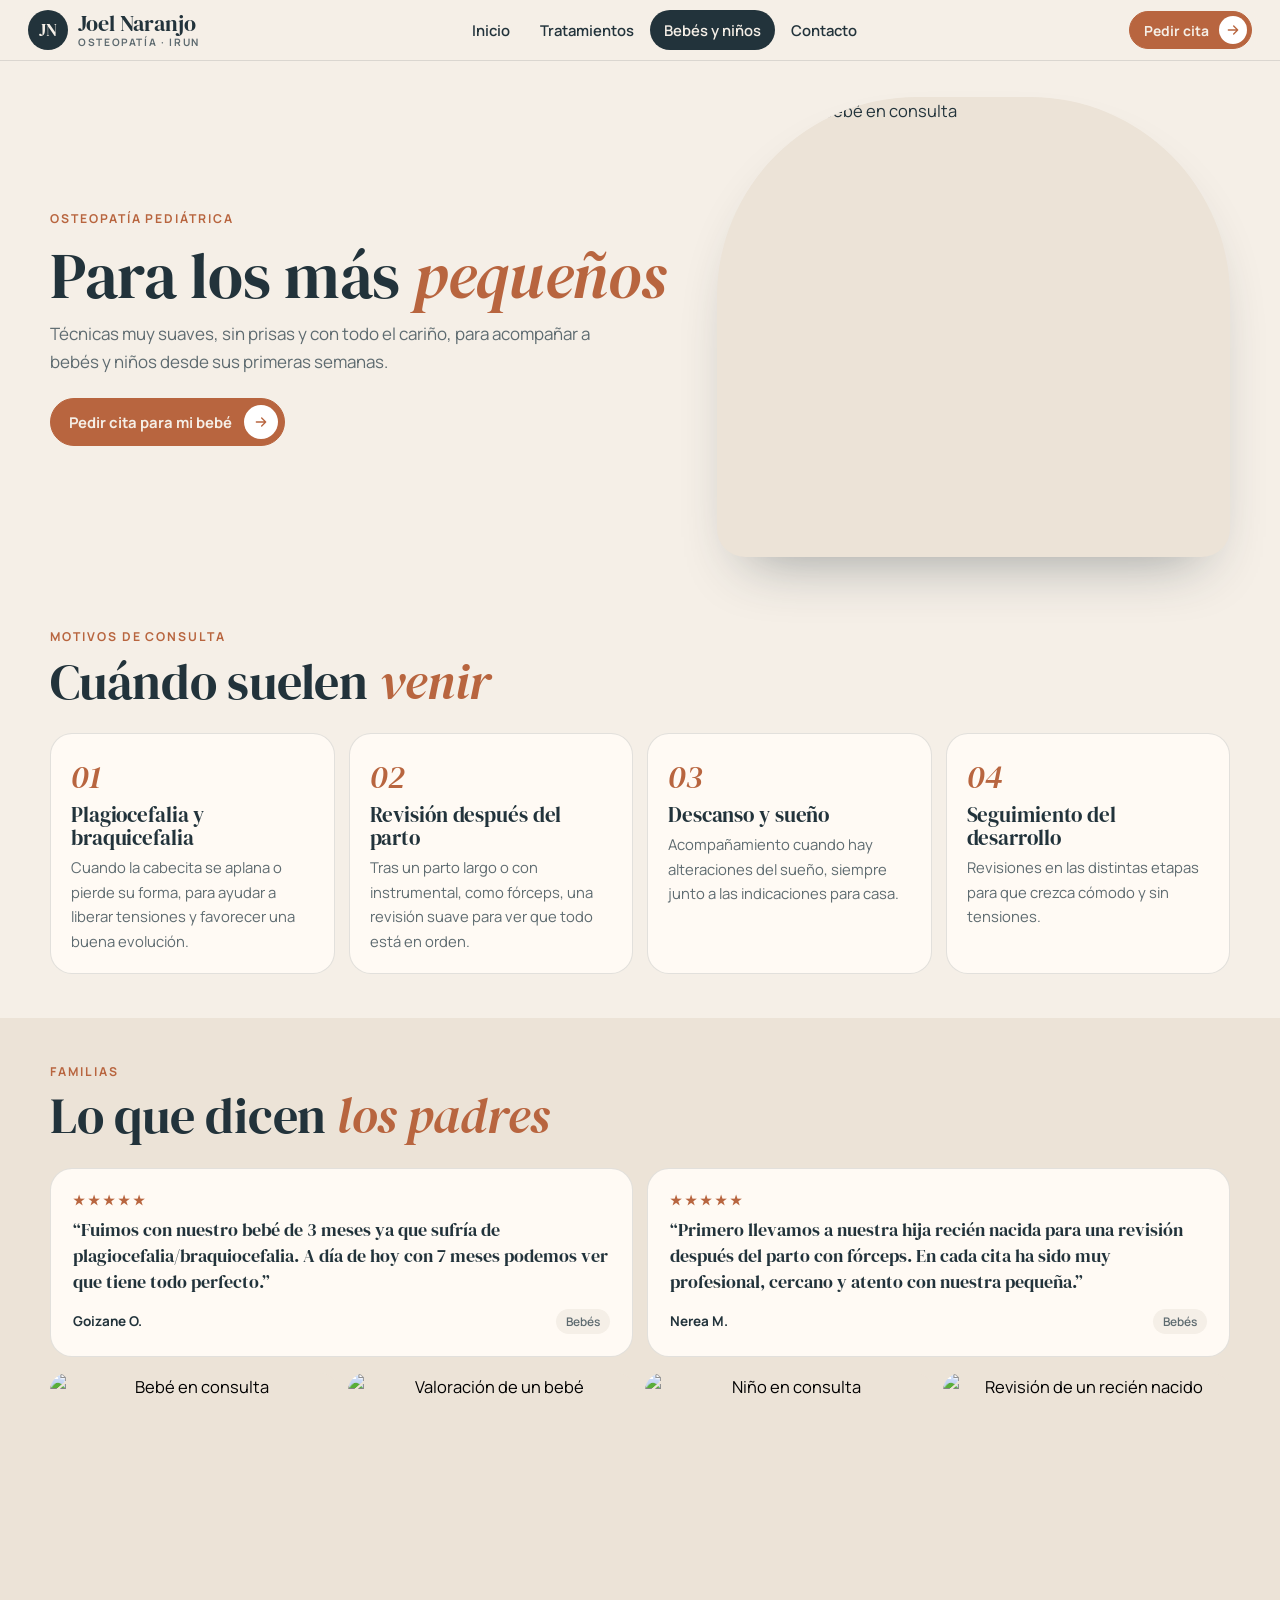
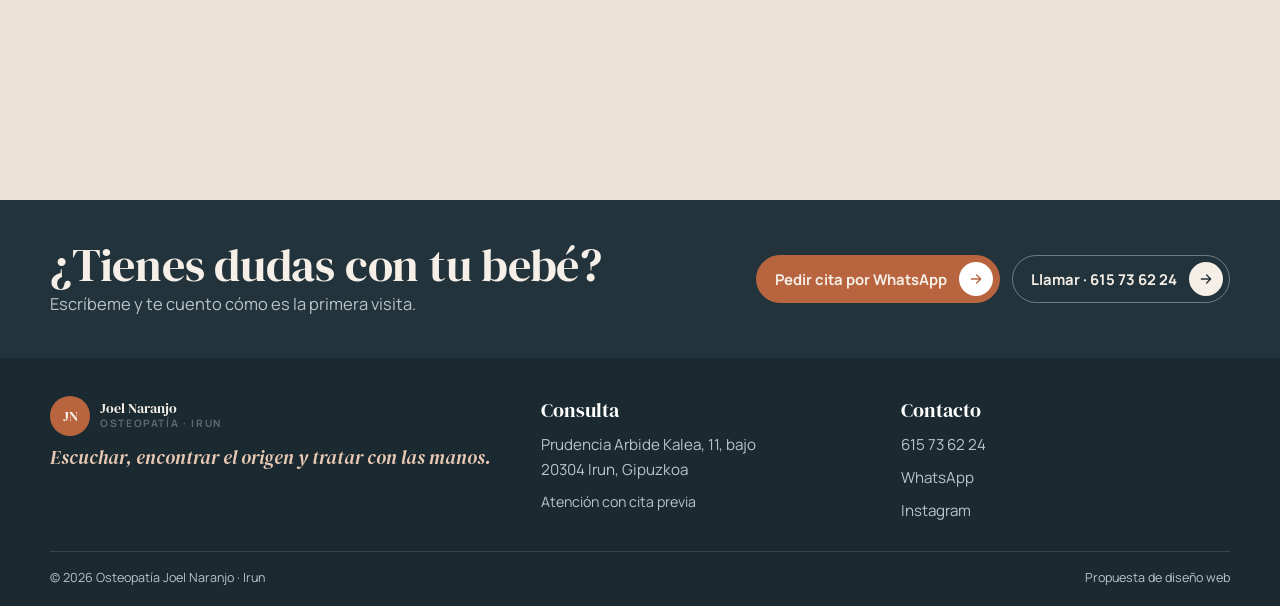
==== bebes.html @ e1d2c621 "Web de Osteopatía Joel Naranjo (Irun) Co-Authored-By: Claude Opus 5.5 <noreply@anthropic.com> Claude" ====
<!doctype html><html lang="es"><head><meta charset="utf-8"><meta name="viewport" content="width=device-width,initial-scale=1"><title>Osteopatía para bebés y niños · Joel Naranjo, Irun</title><meta name="description" content="Osteopatía pediátrica en Irun: plagiocefalia, revisión después del parto y acompañamiento de bebés y niños."><meta name="theme-color" content="#f5efe7">
<meta property="og:title" content="Osteopatía para bebés y niños · Joel Naranjo, Irun"><meta property="og:description" content="Osteopatía pediátrica en Irun: plagiocefalia, revisión después del parto y acompañamiento de bebés y niños."><meta property="og:image" content="https://lh3.googleusercontent.com/gps-cs-s/ANWiy9TvJ41HkzlFeAHoRbrjeAMNfdYeSB2c6aZxkKCM9-_R3UvihWblQCueUSfmP-xkuAS_VNYZGb2ejnvZMev5KFdSvprBQUGkmzEg_6mpwlvrNsRqUAPQyBxaNgTcz-XYGoepztT1=w1200">
<link rel="icon" href="favicon.svg" type="image/svg+xml"><link rel="preconnect" href="https://fonts.googleapis.com"><link rel="preconnect" href="https://fonts.gstatic.com" crossorigin>
<link href="https://fonts.googleapis.com/css2?family=DM+Serif+Display:ital@0;1&family=Manrope:wght@400;500;600;700&display=swap" rel="stylesheet"><link rel="stylesheet" href="styles.css?v=1793097559"></head><body>
<header class="top"><a class="brand" href="index.html?v=1793097559"><span class="mono">JN</span><span>Joel Naranjo<small>Osteopatía · Irun</small></span></a>
<nav class="menu"><a href="index.html?v=1793097559">Inicio</a><a href="tratamientos.html?v=1793097559">Tratamientos</a><a href="bebes.html?v=1793097559" class=on>Bebés y niños</a><a href="contacto.html?v=1793097559">Contacto</a></nav><div class="act"><a class="btn mag sm pri hcta" href="https://wa.me/34615736224?text=Hola%20Joel%2C%20me%20gustar%C3%ADa%20pedir%20cita." target=_blank rel=noopener><span>Pedir cita</span><i><svg viewBox="0 0 24 24" aria-hidden="true"><path d="M5 12h14M13 6l6 6-6 6"/></svg></i></a><button class="burger" aria-label="Menú" aria-expanded="false"><span></span><span></span></button></div></header>
<main><section class="phd"><div class="wrap phg"><div><p class="eyebrow">Osteopatía pediátrica</p><h1>Para los más <em>pequeños</em></h1><p class="lead">Técnicas muy suaves, sin prisas y con todo el cariño, para acompañar a bebés y niños desde sus primeras semanas.</p><div class="btns"><a class="btn mag pri" href="https://wa.me/34615736224?text=Hola%20Joel%2C%20me%20gustar%C3%ADa%20pedir%20cita%20para%20mi%20beb%C3%A9." target=_blank rel=noopener><span>Pedir cita para mi bebé</span><i><svg viewBox="0 0 24 24" aria-hidden="true"><path d="M5 12h14M13 6l6 6-6 6"/></svg></i></a></div></div><div class="ph p3"><img src="https://lh3.googleusercontent.com/gps-cs-s/ANWiy9QxJQ2A3B-eMAt-k3D0WKhB6pHCujssE2r52ojMH7N6nWt4ZZ47emlSgbicC0qBy6dOZgEsWul1zHytXVTJw7xZfeXh5zwMzGjUQVlSEbdHVxIgx8zWx5T6XHcFrbnBGAg2Pcg=w900" alt="Joel con un bebé en consulta"></div></div></section>
<section class="sec"><div class="wrap"><div class="sh"><p class="eyebrow">Motivos de consulta</p><h2>Cuándo suelen <em>venir</em></h2></div>
<div class="kgrid"><div class="kc"><span class="kn">01</span><h3>Plagiocefalia y braquicefalia</h3><p>Cuando la cabecita se aplana o pierde su forma, para ayudar a liberar tensiones y favorecer una buena evolución.</p></div><div class="kc"><span class="kn">02</span><h3>Revisión después del parto</h3><p>Tras un parto largo o con instrumental, como fórceps, una revisión suave para ver que todo está en orden.</p></div><div class="kc"><span class="kn">03</span><h3>Descanso y sueño</h3><p>Acompañamiento cuando hay alteraciones del sueño, siempre junto a las indicaciones para casa.</p></div><div class="kc"><span class="kn">04</span><h3>Seguimiento del desarrollo</h3><p>Revisiones en las distintas etapas para que crezca cómodo y sin tensiones.</p></div></div></div></section>
<section class="sec soft"><div class="wrap"><div class="sh"><p class="eyebrow">Familias</p><h2>Lo que dicen <em>los padres</em></h2></div>
<div class="qs q2"><figure class="q"><blockquote>“Fuimos con nuestro bebé de 3 meses ya que sufría de plagiocefalia/braquiocefalia. A día de hoy con 7 meses podemos ver que tiene todo perfecto.”</blockquote><figcaption><b>Goizane O.</b><span>Bebés</span></figcaption></figure><figure class="q"><blockquote>“Primero llevamos a nuestra hija recién nacida para una revisión después del parto con fórceps. En cada cita ha sido muy profesional, cercano y atento con nuestra pequeña.”</blockquote><figcaption><b>Nerea M.</b><span>Bebés</span></figcaption></figure></div>
<div class="gal g4"><button class="g" data-src="https://lh3.googleusercontent.com/gps-cs-s/ANWiy9R_W42JgDkwaeyl8e9flMCjxtFkK4o3DOvTbfikBRLRb5P5yFUMxYmK2vD6JSI0TrrjTF8YLRQ__c4_MW6g-d1gUrEKHWE7CwGWlOA_tB-RgoakrFCx1QJBfUKUCW8l3WVpYPdz=w1600" data-cap="Bebé en consulta"><img src="https://lh3.googleusercontent.com/gps-cs-s/ANWiy9R_W42JgDkwaeyl8e9flMCjxtFkK4o3DOvTbfikBRLRb5P5yFUMxYmK2vD6JSI0TrrjTF8YLRQ__c4_MW6g-d1gUrEKHWE7CwGWlOA_tB-RgoakrFCx1QJBfUKUCW8l3WVpYPdz=w700" alt="Bebé en consulta" loading=lazy></button><button class="g" data-src="https://lh3.googleusercontent.com/gps-cs-s/ANWiy9SVlu3eyf8BiGJC5TVcKy6jwRRB1Ijt8Do05xMZMaeRX0Ovu8FcWVMB9v321asnmDI_CkkTH5x1QcR4DA3f7Ds6gTIomDiS2qRZ3babAj65pOkM_1JY9eILbj2rf1a5TU1D2fLY3w=w1600" data-cap="Valoración de un bebé"><img src="https://lh3.googleusercontent.com/gps-cs-s/ANWiy9SVlu3eyf8BiGJC5TVcKy6jwRRB1Ijt8Do05xMZMaeRX0Ovu8FcWVMB9v321asnmDI_CkkTH5x1QcR4DA3f7Ds6gTIomDiS2qRZ3babAj65pOkM_1JY9eILbj2rf1a5TU1D2fLY3w=w700" alt="Valoración de un bebé" loading=lazy></button><button class="g" data-src="https://lh3.googleusercontent.com/gps-cs-s/ANWiy9Ryxurq_9_w0PFUhFyMKN_ALNYSGIo02gD3cEFfU5IkM9fu3KG7g9WDj6G4DgmrbOjdVyc1HokIfIZUyL8ZwoPK8sCdmkStfjsYbyBZFvi51BUulETEDg2NHcIlJUBjGdCWS7_O8w=w1600" data-cap="Niño en consulta"><img src="https://lh3.googleusercontent.com/gps-cs-s/ANWiy9Ryxurq_9_w0PFUhFyMKN_ALNYSGIo02gD3cEFfU5IkM9fu3KG7g9WDj6G4DgmrbOjdVyc1HokIfIZUyL8ZwoPK8sCdmkStfjsYbyBZFvi51BUulETEDg2NHcIlJUBjGdCWS7_O8w=w700" alt="Niño en consulta" loading=lazy></button><button class="g" data-src="https://lh3.googleusercontent.com/gps-cs-s/ANWiy9SHDDJ45MDcq1XmXZTU-rLBh2Vk9ry_v8dJX6qspKRBqY9YjU8GdnOjHLnqEFRU0Xh8T62f3DyLPHKcaRD_SuBYJT1SCmgEYDWG_sAFR2hndmBhT6HLkxiAuTfjwCzrBRtVFGXQJg=w1600" data-cap="Revisión de un recién nacido"><img src="https://lh3.googleusercontent.com/gps-cs-s/ANWiy9SHDDJ45MDcq1XmXZTU-rLBh2Vk9ry_v8dJX6qspKRBqY9YjU8GdnOjHLnqEFRU0Xh8T62f3DyLPHKcaRD_SuBYJT1SCmgEYDWG_sAFR2hndmBhT6HLkxiAuTfjwCzrBRtVFGXQJg=w700" alt="Revisión de un recién nacido" loading=lazy></button></div></div></section>
<section class="cta"><div class="wrap ci"><div><h2>¿Tienes dudas con tu bebé?</h2><p>Escríbeme y te cuento cómo es la primera visita.</p></div><div class="btns"><a class="btn mag pri" href="https://wa.me/34615736224?text=Hola%20Joel%2C%20me%20gustar%C3%ADa%20pedir%20cita." target=_blank rel=noopener><span>Pedir cita por WhatsApp</span><i><svg viewBox="0 0 24 24" aria-hidden="true"><path d="M5 12h14M13 6l6 6-6 6"/></svg></i></a><a class="btn mag ghost" href="tel:+34615736224"><span>Llamar · 615 73 62 24</span><i><svg viewBox="0 0 24 24" aria-hidden="true"><path d="M5 12h14M13 6l6 6-6 6"/></svg></i></a></div></div></section></main>
<footer><div class="wrap fg"><div><a class="brand" href="index.html?v=1793097559"><span class="mono">JN</span><span>Joel Naranjo<small>Osteopatía · Irun</small></span></a><p class="motto">Escuchar, encontrar el origen y tratar con las manos.</p></div>
<div><b>Consulta</b><a href="https://www.google.com/maps/place/?q=place_id:ChIJg5iMrVcJUQ0RHD5cQB5Qoo4" target="_blank" rel="noopener">Prudencia Arbide Kalea, 11, bajo<br>20304 Irun, Gipuzkoa</a><span>Atención con cita previa</span></div>
<div><b>Contacto</b><a href="tel:+34615736224">615 73 62 24</a><a href="https://wa.me/34615736224?text=Hola%20Joel%2C%20me%20gustar%C3%ADa%20pedir%20cita." target="_blank" rel="noopener">WhatsApp</a><a href="https://www.instagram.com/osteopatia_joel_naranjo/" target="_blank" rel="noopener">Instagram</a></div></div>
<div class="wrap legal"><span>© 2026 Osteopatía Joel Naranjo · Irun</span><span>Propuesta de diseño web</span></div></footer>
<div class="lb" hidden><button class="lbx" aria-label="Cerrar">✕</button><img alt=""></div>
<script src="script.js?v=1793097559"></script></body></html>
---- styles.css ----
:root{--bg:#f5efe7;--bg2:#ece3d7;--card:#fffaf4;--ink:#22333b;--mut:#5e6b70;--line:rgba(34,51,59,.13);--clay:#b8653f;--clay2:#e9c9b4;--sage:#8aa399}
*{box-sizing:border-box;margin:0}html{scroll-behavior:smooth;font-size:16.5px}
body{font-family:Manrope,system-ui,sans-serif;background:var(--bg);color:var(--ink);line-height:1.65;overflow-x:hidden;-webkit-font-smoothing:antialiased}
a{color:inherit}img{max-width:100%;display:block}button{font:inherit}
h1,h2,h3{font-family:'DM Serif Display',Georgia,serif;font-weight:400;line-height:1.08;letter-spacing:-.005em}
h1 em,h2 em{color:var(--clay)}
.wrap{width:min(1180px,100% - 40px);margin:0 auto}
.eyebrow{font-size:.74rem;font-weight:700;letter-spacing:.16em;text-transform:uppercase;color:var(--clay);display:flex;align-items:center;gap:10px}
.dot{width:8px;height:8px;border-radius:50%;background:var(--sage);box-shadow:0 0 0 4px rgba(138,163,153,.25)}
.top{position:sticky;top:0;z-index:40;display:flex;justify-content:space-between;align-items:center;gap:16px;padding:10px 28px;background:rgba(245,239,231,.9);backdrop-filter:blur(12px);border-bottom:1px solid var(--line)}
.brand{display:flex;align-items:center;gap:10px;text-decoration:none;font:400 1.35rem 'DM Serif Display',serif;line-height:1.05}.brand small{display:block;font:700 .62rem Manrope,sans-serif;letter-spacing:.16em;text-transform:uppercase;color:var(--mut)}
.mono{width:40px;height:40px;border-radius:50%;background:var(--ink);color:var(--bg);display:grid;place-items:center;font:400 1rem 'DM Serif Display',serif;flex:none}
.menu{display:flex;gap:2px}.menu a{text-decoration:none;font-size:.9rem;font-weight:600;padding:8px 14px;border-radius:99px;transition:background .25s,color .25s}.menu a:hover{background:rgba(34,51,59,.06)}.menu a.on{background:var(--ink);color:var(--bg)}
.act{display:flex;align-items:center;gap:10px}
.btn{position:relative;display:inline-flex;align-items:center;gap:12px;text-decoration:none;font:700 .9rem Manrope,sans-serif;padding:6px 6px 6px 18px;border-radius:99px;border:1px solid var(--ink);background:var(--ink);color:var(--bg);cursor:pointer;overflow:hidden;isolation:isolate;transition:transform .35s cubic-bezier(.2,.8,.2,1),color .35s}
.btn:before{content:"";position:absolute;inset:0;background:var(--clay);transform:translateY(101%);transition:transform .45s cubic-bezier(.7,0,.2,1);z-index:-1}.btn:hover:before{transform:none}
.btn i{width:34px;height:34px;border-radius:50%;background:var(--bg);color:var(--ink);display:grid;place-items:center;overflow:hidden;flex:none}.btn i svg{width:16px;fill:none;stroke:currentColor;stroke-width:2;stroke-linecap:round;stroke-linejoin:round}.btn:hover i svg{animation:arr .5s cubic-bezier(.7,0,.2,1)}
@keyframes arr{49%{transform:translateX(140%)}50%{transform:translateX(-140%)}100%{transform:none}}
.btn.pri{background:var(--clay);border-color:var(--clay)}.btn.pri:before{background:var(--ink)}.btn.pri i{background:#fff;color:var(--clay)}
.btn.ghost{background:transparent;color:var(--ink)}.btn.ghost:hover{color:#fff;border-color:var(--clay)}.btn.ghost i{background:var(--ink);color:var(--bg)}
.btn.sm{font-size:.84rem;padding:4px 4px 4px 14px;gap:10px}.btn.sm i{width:28px;height:28px}.btn.full{width:100%;justify-content:space-between}.btn:active{transform:scale(.97)}
.btns{display:flex;flex-wrap:wrap;gap:12px;margin-top:22px}
.burger{display:none;background:none;border:0;width:42px;height:42px;cursor:pointer}.burger span{display:block;height:2px;background:var(--ink);margin:7px 9px}
/* hero */
.hero{padding:34px 0 40px;overflow:hidden}.hg{display:grid;grid-template-columns:1fr 1fr;gap:48px;align-items:center}
.hero h1{font-size:clamp(2.8rem,6vw,5rem);margin:14px 0 14px}.hero h1 em{font-style:italic}
.lead{color:var(--mut);font-size:1.03rem;max-width:560px}
.trust{list-style:none;padding:0;display:grid;grid-template-columns:repeat(3,1fr);margin-top:24px;border-top:1px solid var(--line)}.trust li{padding:12px 10px 0 0}.trust b{display:block;font:400 1.9rem 'DM Serif Display',serif}.trust span{font-size:.78rem;color:var(--mut)}
.hv{position:relative;min-height:440px}.ph{border-radius:28px;overflow:hidden;background:var(--bg2);box-shadow:0 30px 60px -30px rgba(34,51,59,.45)}.ph img{width:100%;height:100%;object-fit:cover}
.p1{position:absolute;left:0;top:0;width:72%;height:88%;border-radius:200px 200px 28px 28px}.p2{position:absolute;right:0;bottom:0;width:44%;height:52%;border:6px solid var(--bg)}
.chip{position:absolute;left:6%;bottom:2%;background:var(--card);border:1px solid var(--line);border-radius:18px;padding:10px 16px;font:italic 400 1.1rem 'DM Serif Display',serif;box-shadow:0 14px 30px -18px rgba(34,51,59,.4);display:grid}.chip small{font:600 .72rem Manrope,sans-serif;color:var(--mut)}
/* secciones */
.sec{padding:44px 0}.sec.soft{background:var(--bg2)}.pt0{padding-top:6px}
.sh{display:flex;flex-direction:column;gap:8px;margin-bottom:24px;max-width:720px}.sh.row{flex-direction:row;justify-content:space-between;align-items:flex-end;max-width:none;flex-wrap:wrap;gap:12px}
h2{font-size:clamp(2rem,4vw,3rem)}h2 em{font-style:italic}.lnk{color:var(--clay);font-weight:700;text-decoration:none}.lnk:hover{text-decoration:underline}
.duo{display:grid;grid-template-columns:1fr 1fr;gap:16px}.card{display:grid;grid-template-columns:.9fr 1fr;background:var(--card);border:1px solid var(--line);border-radius:24px;overflow:hidden;text-decoration:none;transition:transform .35s,box-shadow .35s}.card:hover{transform:translateY(-4px);box-shadow:0 24px 40px -26px rgba(34,51,59,.4)}
.cimg{min-height:240px}.cimg img{width:100%;height:100%;object-fit:cover;transition:transform .8s}.card:hover .cimg img{transform:scale(1.05)}
.ctx{padding:22px;display:flex;flex-direction:column;gap:8px}.ctx h3{font-size:1.7rem}.ctx p{color:var(--mut);font-size:.92rem}
.tag{align-self:flex-start;font-size:.7rem;font-weight:700;letter-spacing:.12em;text-transform:uppercase;background:var(--clay2);color:#7a3e22;padding:4px 10px;border-radius:99px}.tag.t2{background:#d5e1dc;color:#3d5a50}
.more{margin-top:auto;display:flex;align-items:center;gap:8px;font-weight:700;font-size:.88rem;color:var(--clay)}.more svg{width:16px;fill:none;stroke:currentColor;stroke-width:2;transition:transform .3s}.card:hover .more svg{transform:translateX(4px)}
.steps{list-style:none;padding:0;display:grid;grid-template-columns:repeat(4,1fr);gap:14px;counter-reset:s}.steps li{counter-increment:s;background:var(--card);border:1px solid var(--line);border-radius:22px;padding:20px;position:relative}
.steps li:before{content:counter(s);position:absolute;top:16px;right:18px;font:italic 400 2.4rem 'DM Serif Display',serif;color:var(--clay2);line-height:1}.steps b{font:400 1.35rem 'DM Serif Display',serif;display:block;margin-bottom:6px}.steps p{color:var(--mut);font-size:.9rem}
.qs{display:grid;grid-template-columns:repeat(3,1fr);gap:14px}.q{background:var(--card);border:1px solid var(--line);border-radius:22px;padding:22px;display:flex;flex-direction:column;justify-content:space-between;gap:14px;transition:transform .35s}.q:hover{transform:translateY(-3px)}
.q blockquote{font:400 1.12rem/1.4 'DM Serif Display',serif}.q blockquote:before{content:"★★★★★";display:block;font:600 .78rem Manrope,sans-serif;color:var(--clay);letter-spacing:3px;margin-bottom:8px}
.q figcaption{display:flex;justify-content:space-between;align-items:center;font-size:.82rem}.q figcaption span{color:var(--mut);background:var(--bg);padding:3px 10px;border-radius:99px;font-size:.72rem;font-weight:600}
.q2{grid-template-columns:1fr 1fr;margin-bottom:16px}
.gal{display:grid;grid-template-columns:repeat(6,1fr);gap:10px}.g{border:0;padding:0;border-radius:18px;overflow:hidden;cursor:zoom-in;aspect-ratio:3/4;background:var(--bg2)}.g img{width:100%;height:100%;object-fit:cover;transition:transform .8s}.g:hover img{transform:scale(1.06)}.g4{grid-template-columns:repeat(4,1fr)}
.lb{position:fixed;inset:0;z-index:70;background:rgba(20,28,32,.93);display:grid;place-items:center;padding:20px}.lb[hidden]{display:none}.lb img{max-height:86vh;max-width:min(1000px,92vw);border-radius:14px}.lbx{position:absolute;top:14px;right:20px;background:none;border:0;color:#fff;font-size:1.8rem;cursor:pointer}
.fq{display:grid;grid-template-columns:.8fr 1.2fr;gap:44px}.note{font-size:.84rem;color:var(--mut);background:var(--card);border-left:3px solid var(--sage);padding:10px 14px;border-radius:8px;margin-top:6px}
.faq{border-top:1px solid var(--line)}details{border-bottom:1px solid var(--line)}summary{list-style:none;cursor:pointer;display:flex;justify-content:space-between;align-items:center;gap:20px;padding:14px 0;font-weight:700}summary::-webkit-details-marker{display:none}
.pm{width:26px;height:26px;border-radius:50%;border:1px solid var(--line);position:relative;flex:none;transition:transform .35s,background .3s}.pm:before,.pm:after{content:"";position:absolute;left:50%;top:50%;width:10px;height:2px;background:var(--ink);transform:translate(-50%,-50%)}.pm:after{transform:translate(-50%,-50%) rotate(90deg);transition:transform .35s}
details[open] .pm{background:var(--clay);border-color:var(--clay);transform:rotate(180deg)}details[open] .pm:before,details[open] .pm:after{background:#fff}details[open] .pm:after{transform:translate(-50%,-50%)}details p{color:var(--mut);padding:0 40px 14px 0;font-size:.94rem}
.cta{background:var(--ink);color:var(--bg);padding:40px 0}.ci{display:flex;justify-content:space-between;align-items:center;gap:24px;flex-wrap:wrap}.ci h2{font-size:clamp(1.9rem,4vw,2.8rem)}.ci p{color:#b9c4c8}.ci .btns{margin:0}.cta .btn.ghost{color:var(--bg);border-color:rgba(255,255,255,.35)}.cta .btn.ghost i{background:var(--bg);color:var(--ink)}
/* subpáginas */
.phd{padding:36px 0 26px}.phd h1{font-size:clamp(2.5rem,5vw,4rem);margin:12px 0 10px}.phd h1 em{font-style:italic}.phd.pc{padding:30px 0 18px}
.phg{display:grid;grid-template-columns:1.1fr .9fr;gap:40px;align-items:center}.p3{aspect-ratio:4/5;border-radius:200px 200px 28px 28px;max-height:460px;margin-left:auto;width:100%}
/* mapa corporal */
.bm{display:grid;grid-template-columns:.8fr 1.2fr;gap:28px;align-items:start;background:var(--card);border:1px solid var(--line);border-radius:28px;padding:26px}
.bmfig{position:relative;max-width:300px;margin:0 auto;width:100%}.body{width:100%;display:block}.sil *{fill:var(--bg2);stroke:rgba(34,51,59,.25);stroke-width:1.2}
.spot{position:absolute;transform:translate(-50%,-50%);width:34px;height:34px;border-radius:50%;border:0;background:transparent;cursor:pointer;display:grid;place-items:center}
.spot span{width:16px;height:16px;border-radius:50%;background:var(--clay);box-shadow:0 0 0 0 rgba(184,101,63,.5);animation:pulse 2s infinite;transition:transform .3s}
.spot:hover span,.spot.on span{transform:scale(1.35);background:var(--ink);animation:none;box-shadow:0 0 0 8px rgba(34,51,59,.15)}
@keyframes pulse{70%{box-shadow:0 0 0 14px rgba(184,101,63,0)}100%{box-shadow:0 0 0 0 rgba(184,101,63,0)}}
.bmhint{text-align:center;font-size:.8rem;color:var(--mut);margin-top:6px}
.zchips{display:flex;flex-wrap:wrap;gap:6px;margin-bottom:16px}.zc,.opt{padding:8px 14px;border-radius:99px;border:1px solid var(--line);background:transparent;cursor:pointer;font-weight:600;font-size:.86rem;color:var(--ink);transition:.25s}.zc:hover,.opt:hover{border-color:var(--ink)}.zc.on,.opt.on{background:var(--ink);color:var(--bg);border-color:var(--ink)}
.zp{display:flex;flex-direction:column;gap:10px;animation:fade .45s}.zp[hidden]{display:none}.zp h3{font-size:2rem}.zp p{color:var(--mut)}
.pills{list-style:none;padding:0;display:flex;flex-wrap:wrap;gap:6px}.pills li{background:var(--bg);border-radius:99px;padding:5px 12px;font-size:.84rem;font-weight:600}
.zp blockquote{font:italic 400 1.1rem/1.4 'DM Serif Display',serif;border-left:3px solid var(--clay);padding:4px 0 4px 14px;margin:4px 0 6px}.zp cite{display:block;font:600 .78rem Manrope,sans-serif;color:var(--mut);font-style:normal;margin-top:4px}.zp .btn{align-self:flex-start}
@keyframes fade{from{opacity:0;transform:translateY(8px)}}
.tri{display:grid;grid-template-columns:repeat(3,1fr);gap:14px}.tcard{background:var(--card);border:1px solid var(--line);border-radius:22px;overflow:hidden;padding-bottom:18px}.tcard img{width:100%;aspect-ratio:4/3;object-fit:cover;margin-bottom:14px}.tcard h3,.tcard p{padding:0 18px}.tcard h3{font-size:1.4rem;margin-bottom:4px}.tcard p{color:var(--mut);font-size:.9rem}
.kgrid{display:grid;grid-template-columns:repeat(4,1fr);gap:14px}.kc{background:var(--card);border:1px solid var(--line);border-radius:22px;padding:20px}.kn{font:italic 400 2rem 'DM Serif Display',serif;color:var(--clay)}.kc h3{font-size:1.3rem;margin:4px 0 6px}.kc p{color:var(--mut);font-size:.9rem}
/* contacto */
.cg{display:grid;grid-template-columns:1.35fr .65fr;gap:20px;align-items:start}.mcol{display:grid;gap:14px;min-width:0}
.mapbox{border-radius:22px;overflow:hidden;border:1px solid var(--line)}.mapbox iframe{width:100%;height:300px;border:0;display:block;filter:sepia(.25) saturate(.8)}
.addr{display:flex;align-items:center;gap:12px;text-decoration:none}.addr svg{width:24px;height:24px;fill:none;stroke:var(--clay);stroke-width:2;flex:none}.addr span{display:grid;line-height:1.35}.addr b{font-weight:700}.addr:hover b{color:var(--clay)}
.form{background:var(--card);border:1px solid var(--line);border-radius:22px;padding:20px;display:grid;gap:12px}.form h3{font-size:1.6rem}.fs{display:grid;grid-template-columns:1fr 1fr;gap:10px}.opts{display:flex;flex-wrap:wrap;gap:6px}
.fl{position:relative}.fl input,.fl textarea{width:100%;font:inherit;font-size:.93rem;color:var(--ink);padding:18px 12px 6px;border:1px solid var(--line);border-radius:12px;background:var(--bg);resize:vertical;transition:border-color .25s,box-shadow .25s}
.fl input:focus,.fl textarea:focus{outline:none;border-color:var(--clay);box-shadow:0 0 0 4px rgba(184,101,63,.14)}.fl label{position:absolute;left:13px;top:13px;color:var(--mut);font-size:.9rem;pointer-events:none;transition:.2s}
.fl input:focus+label,.fl input:not(:placeholder-shown)+label,.fl textarea:focus+label,.fl textarea:not(:placeholder-shown)+label{top:4px;font-size:.66rem;color:var(--clay)}.fl.err input,.fl.err textarea{border-color:#c0473a}
.cards{display:grid;gap:8px}.cc{background:var(--card);border:1px solid var(--line);border-radius:16px;padding:14px 16px;display:grid;gap:2px}.cc b{font:400 1.4rem 'DM Serif Display',serif}.cc small{color:var(--mut)}
.soc{position:relative;overflow:hidden;isolation:isolate;display:flex;align-items:center;gap:12px;padding:12px;border-radius:16px;border:1px solid var(--line);background:var(--card);text-decoration:none;transition:color .35s,border-color .35s,transform .3s}
.soc:before{content:"";position:absolute;inset:0;z-index:-1;transform:translateY(101%);transition:transform .45s cubic-bezier(.7,0,.2,1)}.soc.wa:before{background:#25d366}.soc.tl:before{background:var(--ink)}.soc.ig:before{background:linear-gradient(45deg,#feda75,#fa7e1e,#d62976,#962fbf,#4f5bd5)}.soc.gm:before{background:linear-gradient(90deg,#4285f4,#34a853 40%,#fbbc05 70%,#ea4335)}
.soc:hover{color:#fff;border-color:transparent;transform:translateY(-3px)}.soc:hover:before{transform:none}.soc.wa:hover{color:#0b2a17}
.soc svg{width:34px;height:34px;flex:none;padding:7px;border-radius:10px;background:var(--bg);fill:none;stroke:currentColor;stroke-width:1.8;stroke-linecap:round;stroke-linejoin:round;transition:background .35s}.soc .f{fill:currentColor;stroke:none}.soc:hover svg{background:rgba(255,255,255,.25)}
.soc span{display:grid;line-height:1.25}.soc b{font-weight:700}.soc small{font-size:.76rem;color:var(--mut);transition:color .35s}.soc:hover small{color:inherit;opacity:.85}
footer{background:#1b2a31;color:#b9c4c8;padding:38px 0 18px;position:relative;overflow:hidden}.fg{display:grid;grid-template-columns:1.4fr 1fr 1fr;gap:30px}.fg>div{display:flex;flex-direction:column;gap:8px}.fg .brand{color:var(--bg)}.fg .mono{background:var(--clay)}
.motto{font:italic 400 1.15rem 'DM Serif Display',serif;color:var(--clay2)}.fg b{color:#fff;font:400 1.2rem 'DM Serif Display',serif}.fg a{text-decoration:none;font-size:.92rem}.fg a:hover{color:#fff}.fg span{font-size:.86rem}
.legal{display:flex;justify-content:space-between;flex-wrap:wrap;gap:10px;border-top:1px solid rgba(255,255,255,.12);margin-top:28px;padding-top:16px;font-size:.76rem}
.reveal{opacity:0;transform:translateY(18px);transition:opacity .9s cubic-bezier(.2,.7,.2,1),transform .9s cubic-bezier(.2,.7,.2,1)}.reveal.in{opacity:1;transform:none}
@media(max-width:1020px){.menu{display:none;position:absolute;top:100%;left:16px;right:16px;flex-direction:column;background:var(--card);border:1px solid var(--line);border-radius:16px;padding:8px}.menu.open{display:flex}.burger{display:block}
.hg,.fq,.cg,.phg,.bm{grid-template-columns:1fr}.hv{min-height:380px;max-width:520px}.duo,.qs,.q2{grid-template-columns:1fr}.steps,.kgrid{grid-template-columns:1fr 1fr}.gal{grid-template-columns:repeat(3,1fr)}.tri{grid-template-columns:1fr}.card{grid-template-columns:1fr 1.2fr}}
@media(max-width:600px){html{font-size:16px}.top{padding:10px 16px}.hcta{display:none}.sec{padding:34px 0}.hero{padding:22px 0 30px}.trust b{font-size:1.5rem}
.steps,.kgrid,.fg,.fs{grid-template-columns:1fr}.card{grid-template-columns:1fr}.cimg{min-height:190px;max-height:220px}.gal,.g4{grid-template-columns:1fr 1fr}.hv{min-height:330px}.btns .btn{flex:1 1 100%;justify-content:space-between}.bm{padding:16px}.bmfig{max-width:220px}.p3{max-height:360px}}
@media(prefers-reduced-motion:reduce){*,*:before,*:after{animation:none!important;transition:none!important}.reveal{opacity:1;transform:none}}
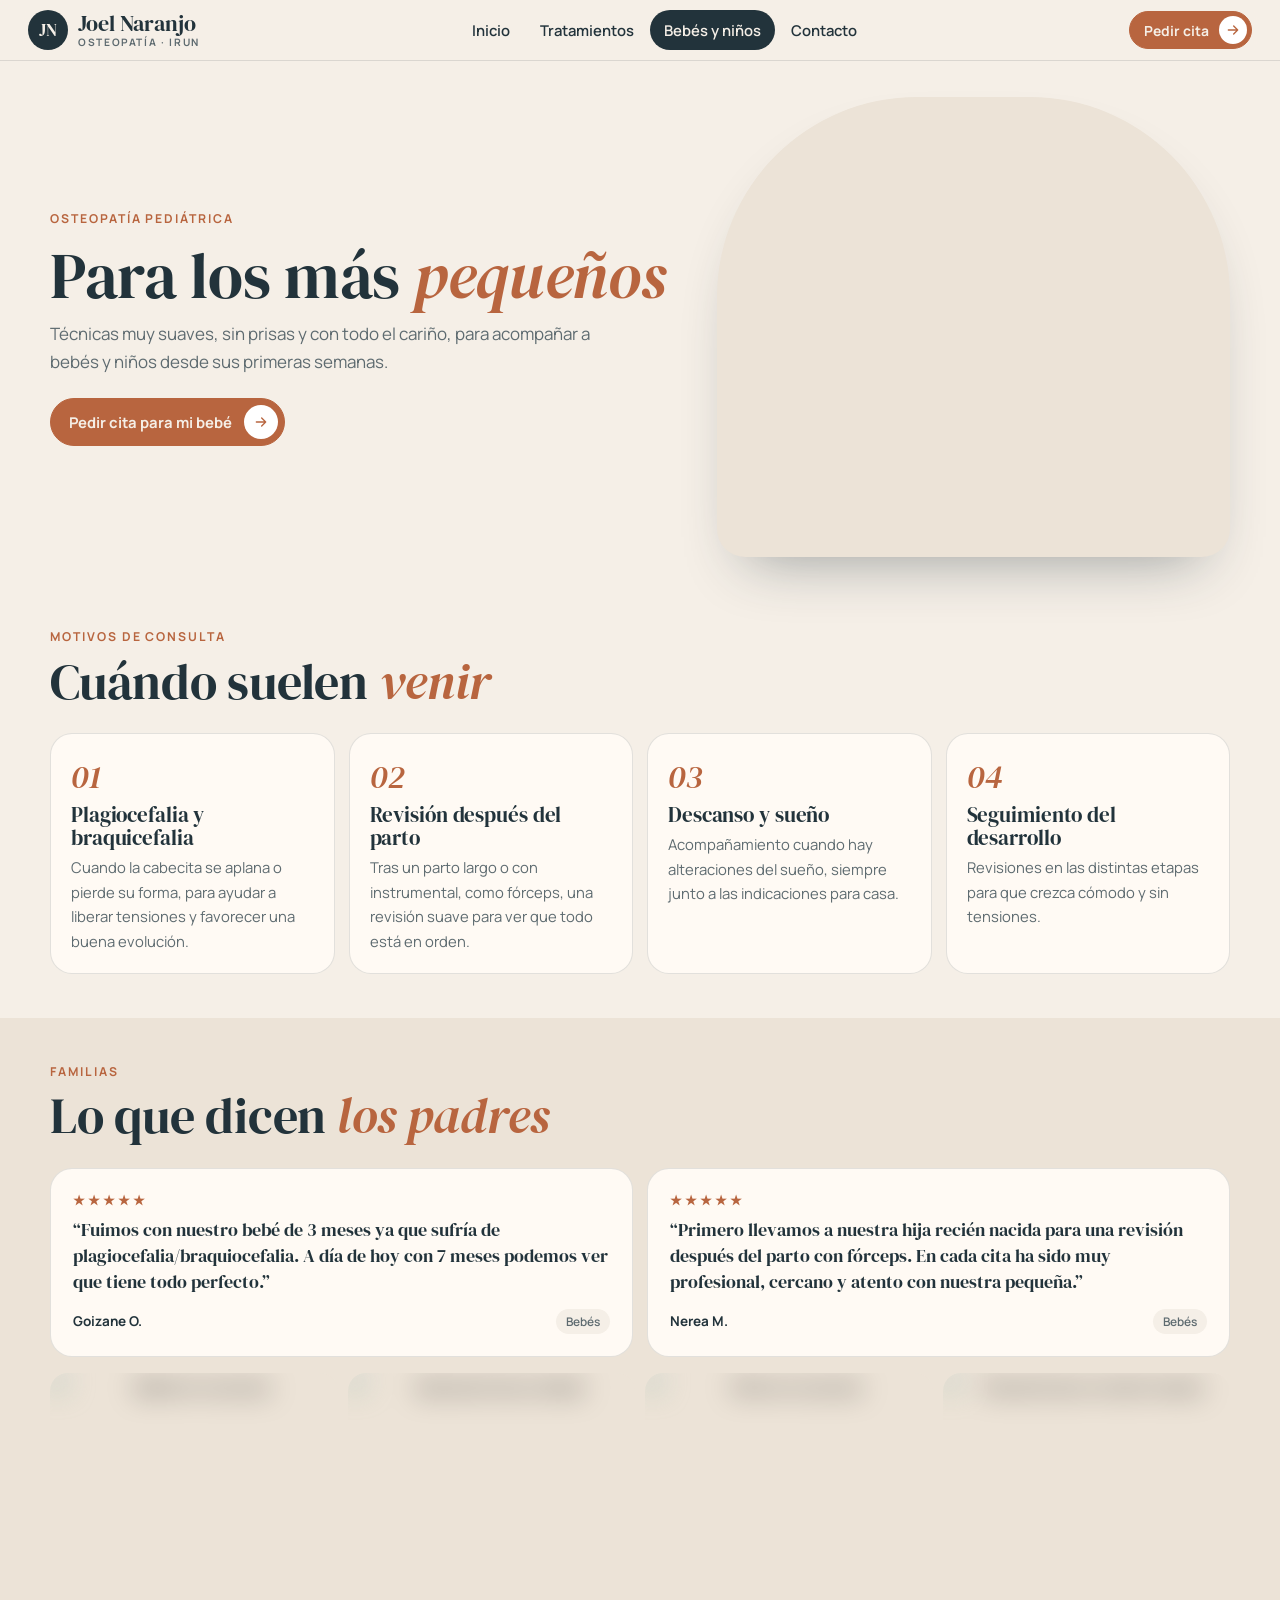
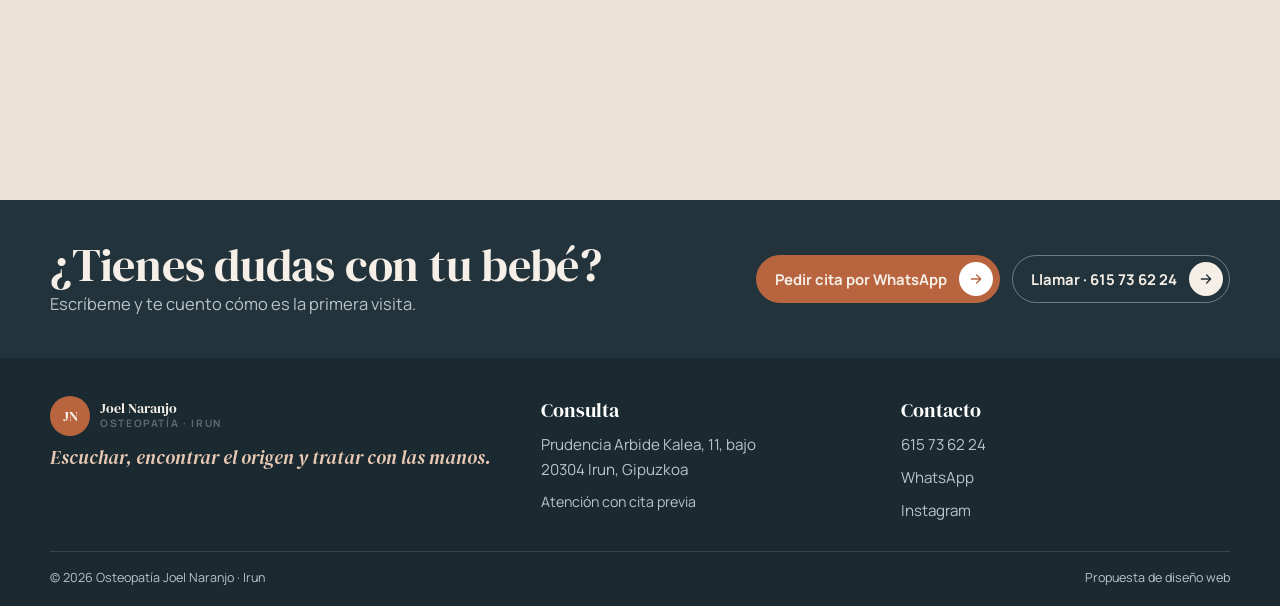
==== commit 0fad1a7a: "Pixelar caras de menores en las fotos Co-Authored-By: Claude Opus 5.5 <noreply@anthropic.com> Claude" ====
--- a/bebes.html
+++ b/bebes.html
@@ -1,19 +1,19 @@
 <!doctype html><html lang="es"><head><meta charset="utf-8"><meta name="viewport" content="width=device-width,initial-scale=1"><title>Osteopatía para bebés y niños · Joel Naranjo, Irun</title><meta name="description" content="Osteopatía pediátrica en Irun: plagiocefalia, revisión después del parto y acompañamiento de bebés y niños."><meta name="theme-color" content="#f5efe7">
 <meta property="og:title" content="Osteopatía para bebés y niños · Joel Naranjo, Irun"><meta property="og:description" content="Osteopatía pediátrica en Irun: plagiocefalia, revisión después del parto y acompañamiento de bebés y niños."><meta property="og:image" content="https://lh3.googleusercontent.com/gps-cs-s/ANWiy9TvJ41HkzlFeAHoRbrjeAMNfdYeSB2c6aZxkKCM9-_R3UvihWblQCueUSfmP-xkuAS_VNYZGb2ejnvZMev5KFdSvprBQUGkmzEg_6mpwlvrNsRqUAPQyBxaNgTcz-XYGoepztT1=w1200">
 <link rel="icon" href="favicon.svg" type="image/svg+xml"><link rel="preconnect" href="https://fonts.googleapis.com"><link rel="preconnect" href="https://fonts.gstatic.com" crossorigin>
-<link href="https://fonts.googleapis.com/css2?family=DM+Serif+Display:ital@0;1&family=Manrope:wght@400;500;600;700&display=swap" rel="stylesheet"><link rel="stylesheet" href="styles.css?v=1793097559"></head><body>
-<header class="top"><a class="brand" href="index.html?v=1793097559"><span class="mono">JN</span><span>Joel Naranjo<small>Osteopatía · Irun</small></span></a>
-<nav class="menu"><a href="index.html?v=1793097559">Inicio</a><a href="tratamientos.html?v=1793097559">Tratamientos</a><a href="bebes.html?v=1793097559" class=on>Bebés y niños</a><a href="contacto.html?v=1793097559">Contacto</a></nav><div class="act"><a class="btn mag sm pri hcta" href="https://wa.me/34615736224?text=Hola%20Joel%2C%20me%20gustar%C3%ADa%20pedir%20cita." target=_blank rel=noopener><span>Pedir cita</span><i><svg viewBox="0 0 24 24" aria-hidden="true"><path d="M5 12h14M13 6l6 6-6 6"/></svg></i></a><button class="burger" aria-label="Menú" aria-expanded="false"><span></span><span></span></button></div></header>
-<main><section class="phd"><div class="wrap phg"><div><p class="eyebrow">Osteopatía pediátrica</p><h1>Para los más <em>pequeños</em></h1><p class="lead">Técnicas muy suaves, sin prisas y con todo el cariño, para acompañar a bebés y niños desde sus primeras semanas.</p><div class="btns"><a class="btn mag pri" href="https://wa.me/34615736224?text=Hola%20Joel%2C%20me%20gustar%C3%ADa%20pedir%20cita%20para%20mi%20beb%C3%A9." target=_blank rel=noopener><span>Pedir cita para mi bebé</span><i><svg viewBox="0 0 24 24" aria-hidden="true"><path d="M5 12h14M13 6l6 6-6 6"/></svg></i></a></div></div><div class="ph p3"><img src="https://lh3.googleusercontent.com/gps-cs-s/ANWiy9QxJQ2A3B-eMAt-k3D0WKhB6pHCujssE2r52ojMH7N6nWt4ZZ47emlSgbicC0qBy6dOZgEsWul1zHytXVTJw7xZfeXh5zwMzGjUQVlSEbdHVxIgx8zWx5T6XHcFrbnBGAg2Pcg=w900" alt="Joel con un bebé en consulta"></div></div></section>
+<link href="https://fonts.googleapis.com/css2?family=DM+Serif+Display:ital@0;1&family=Manrope:wght@400;500;600;700&display=swap" rel="stylesheet"><link rel="stylesheet" href="styles.css?v=1793098413"></head><body>
+<header class="top"><a class="brand" href="index.html?v=1793098413"><span class="mono">JN</span><span>Joel Naranjo<small>Osteopatía · Irun</small></span></a>
+<nav class="menu"><a href="index.html?v=1793098413">Inicio</a><a href="tratamientos.html?v=1793098413">Tratamientos</a><a href="bebes.html?v=1793098413" class=on>Bebés y niños</a><a href="contacto.html?v=1793098413">Contacto</a></nav><div class="act"><a class="btn mag sm pri hcta" href="https://wa.me/34615736224?text=Hola%20Joel%2C%20me%20gustar%C3%ADa%20pedir%20cita." target=_blank rel=noopener><span>Pedir cita</span><i><svg viewBox="0 0 24 24" aria-hidden="true"><path d="M5 12h14M13 6l6 6-6 6"/></svg></i></a><button class="burger" aria-label="Menú" aria-expanded="false"><span></span><span></span></button></div></header>
+<main><section class="phd"><div class="wrap phg"><div><p class="eyebrow">Osteopatía pediátrica</p><h1>Para los más <em>pequeños</em></h1><p class="lead">Técnicas muy suaves, sin prisas y con todo el cariño, para acompañar a bebés y niños desde sus primeras semanas.</p><div class="btns"><a class="btn mag pri" href="https://wa.me/34615736224?text=Hola%20Joel%2C%20me%20gustar%C3%ADa%20pedir%20cita%20para%20mi%20beb%C3%A9." target=_blank rel=noopener><span>Pedir cita para mi bebé</span><i><svg viewBox="0 0 24 24" aria-hidden="true"><path d="M5 12h14M13 6l6 6-6 6"/></svg></i></a></div></div><div class="ph p3"><img src="https://lh3.googleusercontent.com/gps-cs-s/ANWiy9QxJQ2A3B-eMAt-k3D0WKhB6pHCujssE2r52ojMH7N6nWt4ZZ47emlSgbicC0qBy6dOZgEsWul1zHytXVTJw7xZfeXh5zwMzGjUQVlSEbdHVxIgx8zWx5T6XHcFrbnBGAg2Pcg=w900" data-pix=".58,.48,.36,.3" crossorigin="anonymous" alt="Joel con un bebé en consulta"></div></div></section>
 <section class="sec"><div class="wrap"><div class="sh"><p class="eyebrow">Motivos de consulta</p><h2>Cuándo suelen <em>venir</em></h2></div>
 <div class="kgrid"><div class="kc"><span class="kn">01</span><h3>Plagiocefalia y braquicefalia</h3><p>Cuando la cabecita se aplana o pierde su forma, para ayudar a liberar tensiones y favorecer una buena evolución.</p></div><div class="kc"><span class="kn">02</span><h3>Revisión después del parto</h3><p>Tras un parto largo o con instrumental, como fórceps, una revisión suave para ver que todo está en orden.</p></div><div class="kc"><span class="kn">03</span><h3>Descanso y sueño</h3><p>Acompañamiento cuando hay alteraciones del sueño, siempre junto a las indicaciones para casa.</p></div><div class="kc"><span class="kn">04</span><h3>Seguimiento del desarrollo</h3><p>Revisiones en las distintas etapas para que crezca cómodo y sin tensiones.</p></div></div></div></section>
 <section class="sec soft"><div class="wrap"><div class="sh"><p class="eyebrow">Familias</p><h2>Lo que dicen <em>los padres</em></h2></div>
 <div class="qs q2"><figure class="q"><blockquote>“Fuimos con nuestro bebé de 3 meses ya que sufría de plagiocefalia/braquiocefalia. A día de hoy con 7 meses podemos ver que tiene todo perfecto.”</blockquote><figcaption><b>Goizane O.</b><span>Bebés</span></figcaption></figure><figure class="q"><blockquote>“Primero llevamos a nuestra hija recién nacida para una revisión después del parto con fórceps. En cada cita ha sido muy profesional, cercano y atento con nuestra pequeña.”</blockquote><figcaption><b>Nerea M.</b><span>Bebés</span></figcaption></figure></div>
-<div class="gal g4"><button class="g" data-src="https://lh3.googleusercontent.com/gps-cs-s/ANWiy9R_W42JgDkwaeyl8e9flMCjxtFkK4o3DOvTbfikBRLRb5P5yFUMxYmK2vD6JSI0TrrjTF8YLRQ__c4_MW6g-d1gUrEKHWE7CwGWlOA_tB-RgoakrFCx1QJBfUKUCW8l3WVpYPdz=w1600" data-cap="Bebé en consulta"><img src="https://lh3.googleusercontent.com/gps-cs-s/ANWiy9R_W42JgDkwaeyl8e9flMCjxtFkK4o3DOvTbfikBRLRb5P5yFUMxYmK2vD6JSI0TrrjTF8YLRQ__c4_MW6g-d1gUrEKHWE7CwGWlOA_tB-RgoakrFCx1QJBfUKUCW8l3WVpYPdz=w700" alt="Bebé en consulta" loading=lazy></button><button class="g" data-src="https://lh3.googleusercontent.com/gps-cs-s/ANWiy9SVlu3eyf8BiGJC5TVcKy6jwRRB1Ijt8Do05xMZMaeRX0Ovu8FcWVMB9v321asnmDI_CkkTH5x1QcR4DA3f7Ds6gTIomDiS2qRZ3babAj65pOkM_1JY9eILbj2rf1a5TU1D2fLY3w=w1600" data-cap="Valoración de un bebé"><img src="https://lh3.googleusercontent.com/gps-cs-s/ANWiy9SVlu3eyf8BiGJC5TVcKy6jwRRB1Ijt8Do05xMZMaeRX0Ovu8FcWVMB9v321asnmDI_CkkTH5x1QcR4DA3f7Ds6gTIomDiS2qRZ3babAj65pOkM_1JY9eILbj2rf1a5TU1D2fLY3w=w700" alt="Valoración de un bebé" loading=lazy></button><button class="g" data-src="https://lh3.googleusercontent.com/gps-cs-s/ANWiy9Ryxurq_9_w0PFUhFyMKN_ALNYSGIo02gD3cEFfU5IkM9fu3KG7g9WDj6G4DgmrbOjdVyc1HokIfIZUyL8ZwoPK8sCdmkStfjsYbyBZFvi51BUulETEDg2NHcIlJUBjGdCWS7_O8w=w1600" data-cap="Niño en consulta"><img src="https://lh3.googleusercontent.com/gps-cs-s/ANWiy9Ryxurq_9_w0PFUhFyMKN_ALNYSGIo02gD3cEFfU5IkM9fu3KG7g9WDj6G4DgmrbOjdVyc1HokIfIZUyL8ZwoPK8sCdmkStfjsYbyBZFvi51BUulETEDg2NHcIlJUBjGdCWS7_O8w=w700" alt="Niño en consulta" loading=lazy></button><button class="g" data-src="https://lh3.googleusercontent.com/gps-cs-s/ANWiy9SHDDJ45MDcq1XmXZTU-rLBh2Vk9ry_v8dJX6qspKRBqY9YjU8GdnOjHLnqEFRU0Xh8T62f3DyLPHKcaRD_SuBYJT1SCmgEYDWG_sAFR2hndmBhT6HLkxiAuTfjwCzrBRtVFGXQJg=w1600" data-cap="Revisión de un recién nacido"><img src="https://lh3.googleusercontent.com/gps-cs-s/ANWiy9SHDDJ45MDcq1XmXZTU-rLBh2Vk9ry_v8dJX6qspKRBqY9YjU8GdnOjHLnqEFRU0Xh8T62f3DyLPHKcaRD_SuBYJT1SCmgEYDWG_sAFR2hndmBhT6HLkxiAuTfjwCzrBRtVFGXQJg=w700" alt="Revisión de un recién nacido" loading=lazy></button></div></div></section>
+<div class="gal g4"><button class="g" data-src="https://lh3.googleusercontent.com/gps-cs-s/ANWiy9R_W42JgDkwaeyl8e9flMCjxtFkK4o3DOvTbfikBRLRb5P5yFUMxYmK2vD6JSI0TrrjTF8YLRQ__c4_MW6g-d1gUrEKHWE7CwGWlOA_tB-RgoakrFCx1QJBfUKUCW8l3WVpYPdz=w1600" data-cap="Bebé en consulta"><img src="https://lh3.googleusercontent.com/gps-cs-s/ANWiy9R_W42JgDkwaeyl8e9flMCjxtFkK4o3DOvTbfikBRLRb5P5yFUMxYmK2vD6JSI0TrrjTF8YLRQ__c4_MW6g-d1gUrEKHWE7CwGWlOA_tB-RgoakrFCx1QJBfUKUCW8l3WVpYPdz=w700" data-pix=".2,.46,.4,.31" crossorigin="anonymous" alt="Bebé en consulta" loading=lazy></button><button class="g" data-src="https://lh3.googleusercontent.com/gps-cs-s/ANWiy9SVlu3eyf8BiGJC5TVcKy6jwRRB1Ijt8Do05xMZMaeRX0Ovu8FcWVMB9v321asnmDI_CkkTH5x1QcR4DA3f7Ds6gTIomDiS2qRZ3babAj65pOkM_1JY9eILbj2rf1a5TU1D2fLY3w=w1600" data-cap="Valoración de un bebé"><img src="https://lh3.googleusercontent.com/gps-cs-s/ANWiy9SVlu3eyf8BiGJC5TVcKy6jwRRB1Ijt8Do05xMZMaeRX0Ovu8FcWVMB9v321asnmDI_CkkTH5x1QcR4DA3f7Ds6gTIomDiS2qRZ3babAj65pOkM_1JY9eILbj2rf1a5TU1D2fLY3w=w700" data-pix=".43,.4,.42,.28" crossorigin="anonymous" alt="Valoración de un bebé" loading=lazy></button><button class="g" data-src="https://lh3.googleusercontent.com/gps-cs-s/ANWiy9Ryxurq_9_w0PFUhFyMKN_ALNYSGIo02gD3cEFfU5IkM9fu3KG7g9WDj6G4DgmrbOjdVyc1HokIfIZUyL8ZwoPK8sCdmkStfjsYbyBZFvi51BUulETEDg2NHcIlJUBjGdCWS7_O8w=w1600" data-cap="Niño en consulta"><img src="https://lh3.googleusercontent.com/gps-cs-s/ANWiy9Ryxurq_9_w0PFUhFyMKN_ALNYSGIo02gD3cEFfU5IkM9fu3KG7g9WDj6G4DgmrbOjdVyc1HokIfIZUyL8ZwoPK8sCdmkStfjsYbyBZFvi51BUulETEDg2NHcIlJUBjGdCWS7_O8w=w700" data-pix=".24,.26,.32,.29" crossorigin="anonymous" alt="Niño en consulta" loading=lazy></button><button class="g" data-src="https://lh3.googleusercontent.com/gps-cs-s/ANWiy9SHDDJ45MDcq1XmXZTU-rLBh2Vk9ry_v8dJX6qspKRBqY9YjU8GdnOjHLnqEFRU0Xh8T62f3DyLPHKcaRD_SuBYJT1SCmgEYDWG_sAFR2hndmBhT6HLkxiAuTfjwCzrBRtVFGXQJg=w1600" data-cap="Revisión de un recién nacido"><img src="https://lh3.googleusercontent.com/gps-cs-s/ANWiy9SHDDJ45MDcq1XmXZTU-rLBh2Vk9ry_v8dJX6qspKRBqY9YjU8GdnOjHLnqEFRU0Xh8T62f3DyLPHKcaRD_SuBYJT1SCmgEYDWG_sAFR2hndmBhT6HLkxiAuTfjwCzrBRtVFGXQJg=w700" data-pix=".46,.12,.4,.34" crossorigin="anonymous" alt="Revisión de un recién nacido" loading=lazy></button></div></div></section>
 <section class="cta"><div class="wrap ci"><div><h2>¿Tienes dudas con tu bebé?</h2><p>Escríbeme y te cuento cómo es la primera visita.</p></div><div class="btns"><a class="btn mag pri" href="https://wa.me/34615736224?text=Hola%20Joel%2C%20me%20gustar%C3%ADa%20pedir%20cita." target=_blank rel=noopener><span>Pedir cita por WhatsApp</span><i><svg viewBox="0 0 24 24" aria-hidden="true"><path d="M5 12h14M13 6l6 6-6 6"/></svg></i></a><a class="btn mag ghost" href="tel:+34615736224"><span>Llamar · 615 73 62 24</span><i><svg viewBox="0 0 24 24" aria-hidden="true"><path d="M5 12h14M13 6l6 6-6 6"/></svg></i></a></div></div></section></main>
-<footer><div class="wrap fg"><div><a class="brand" href="index.html?v=1793097559"><span class="mono">JN</span><span>Joel Naranjo<small>Osteopatía · Irun</small></span></a><p class="motto">Escuchar, encontrar el origen y tratar con las manos.</p></div>
+<footer><div class="wrap fg"><div><a class="brand" href="index.html?v=1793098413"><span class="mono">JN</span><span>Joel Naranjo<small>Osteopatía · Irun</small></span></a><p class="motto">Escuchar, encontrar el origen y tratar con las manos.</p></div>
 <div><b>Consulta</b><a href="https://www.google.com/maps/place/?q=place_id:ChIJg5iMrVcJUQ0RHD5cQB5Qoo4" target="_blank" rel="noopener">Prudencia Arbide Kalea, 11, bajo<br>20304 Irun, Gipuzkoa</a><span>Atención con cita previa</span></div>
 <div><b>Contacto</b><a href="tel:+34615736224">615 73 62 24</a><a href="https://wa.me/34615736224?text=Hola%20Joel%2C%20me%20gustar%C3%ADa%20pedir%20cita." target="_blank" rel="noopener">WhatsApp</a><a href="https://www.instagram.com/osteopatia_joel_naranjo/" target="_blank" rel="noopener">Instagram</a></div></div>
 <div class="wrap legal"><span>© 2026 Osteopatía Joel Naranjo · Irun</span><span>Propuesta de diseño web</span></div></footer>
 <div class="lb" hidden><button class="lbx" aria-label="Cerrar">✕</button><img alt=""></div>
-<script src="script.js?v=1793097559"></script></body></html>+<script src="script.js?v=1793098413"></script></body></html>
--- a/styles.css
+++ b/styles.css
@@ -92,3 +92,4 @@
 @media(max-width:600px){html{font-size:16px}.top{padding:10px 16px}.hcta{display:none}.sec{padding:34px 0}.hero{padding:22px 0 30px}.trust b{font-size:1.5rem}
 .steps,.kgrid,.fg,.fs{grid-template-columns:1fr}.card{grid-template-columns:1fr}.cimg{min-height:190px;max-height:220px}.gal,.g4{grid-template-columns:1fr 1fr}.hv{min-height:330px}.btns .btn{flex:1 1 100%;justify-content:space-between}.bm{padding:16px}.bmfig{max-width:220px}.p3{max-height:360px}}
 @media(prefers-reduced-motion:reduce){*,*:before,*:after{animation:none!important;transition:none!important}.reveal{opacity:1;transform:none}}
+img[data-pix]{visibility:hidden}img[data-pix].pxd{visibility:visible}img[data-pix].pxf{visibility:visible;filter:blur(14px)}
